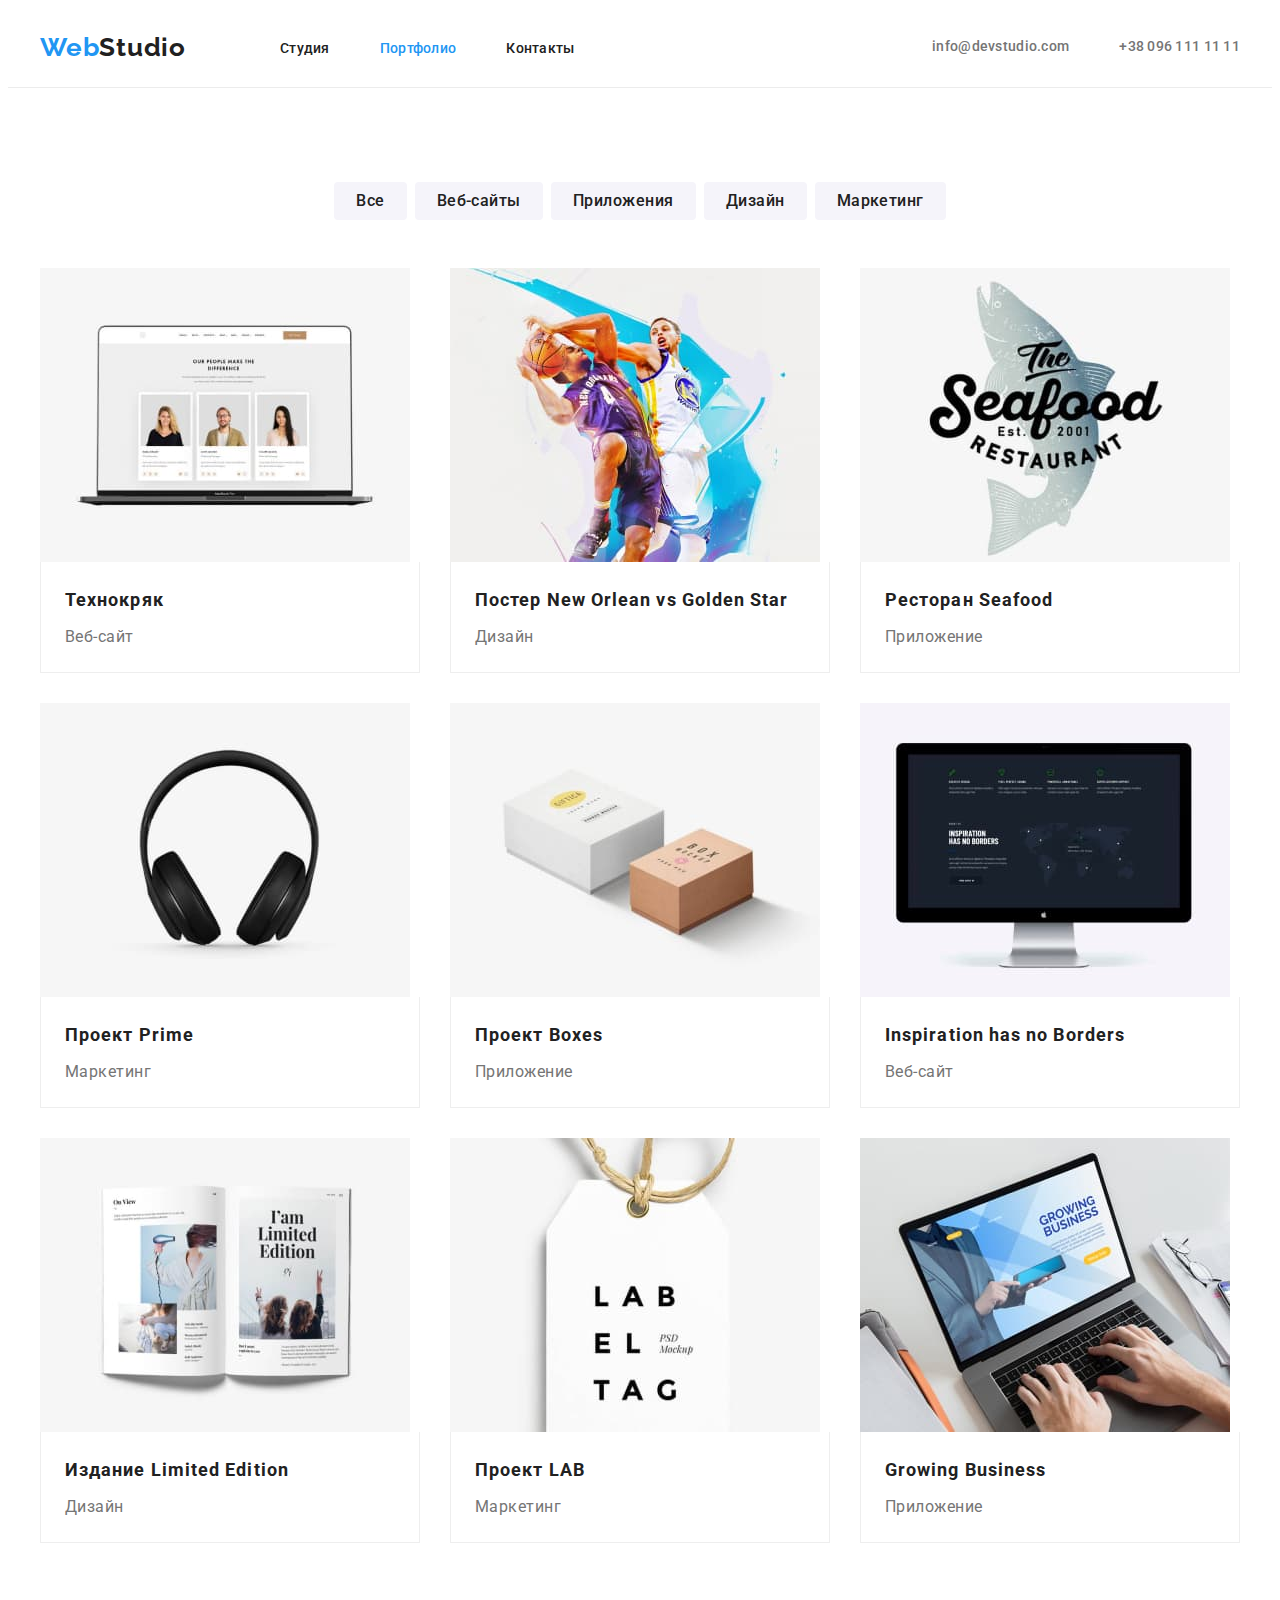
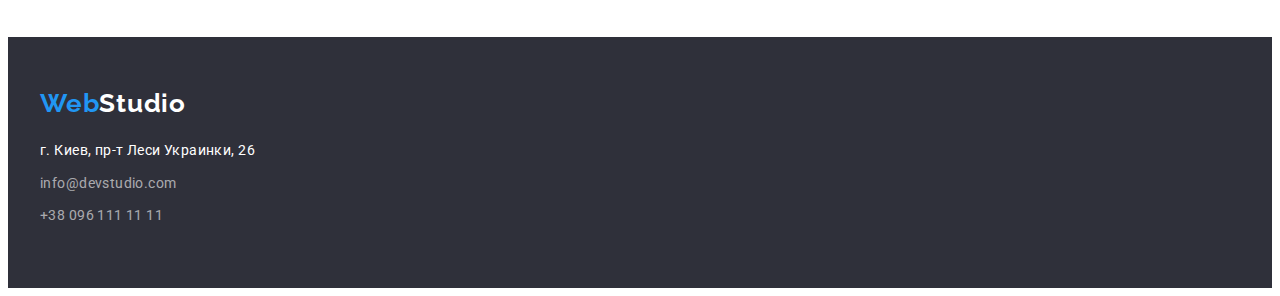
==== portfolio.html @ 8bacdfe0 "Начало ДЗ-4" ====
<!DOCTYPE html>
<html lang="ru">

<head>

    <meta charset="UTF-8">
    <meta http-equiv="X-UA-Compatible" content="IE=edge">
    <meta name="viewport" content="width=device-width, initial-scale=1.0">
    <title>Document</title>
    <link rel="preconnect" href="https://fonts.googleapis.com">
    <link rel="preconnect" href="https://fonts.gstatic.com" crossorigin>
    <link href="https://fonts.googleapis.com/css2?family=Raleway:wght@700&family=Roboto:wght@400;500;700;900&display=swap"
        rel="stylesheet">
        <link rel="stylesheet" href="https://cdnjs.cloudflare.com/ajax/libs/modern-normalize/1.1.0/modern-normalize.min.css"
            integrity="sha512-wpPYUAdjBVSE4KJnH1VR1HeZfpl1ub8YT/NKx4PuQ5NmX2tKuGu6U/JRp5y+Y8XG2tV+wKQpNHVUX03MfMFn9Q=="
            crossorigin="anonymous" referrerpolicy="no-referrer" />
    <link rel="stylesheet" href="./css/styles.css">
</head>

              <!--========= Start Navigation =========-->

              

<body class="page-portfolio">
    <header class="header">
    
        <div class="container header-container">
    
    
            <nav class="header-nav">
                <a class="logo-link link" href="./index.html" lang="en"><span class="logo-link-web">Web</span>Studio</a>
                <ul class="nav-list list">
                    <li class="nav-list-item">
                        <a class="nav-list-link link " href="./index.html">Студия</a>
                    </li>
    
                    <li class="nav-list-item">
                        <a class="nav-list-link link current" href="">Портфолио</a>
                    </li>
    
                    <li class="nav-list-item">
                        <a class="nav-list-link link" href="">Контакты</a>
                    </li>
                </ul>
            </nav>
    
            <a class="contact-mail link" href="mailto:info@devstudio.com" lang="en">info@devstudio.com</a>
            <a class="contact-phone link" href="tel:+380961111111">+38 096 111 11 11</a>
    
        </div>
    
    </header>

              <!--========= End Navigation =========-->

            <!--========= Start Portfolio =========-->

    <main class="main">
        <section class="portfolio section">

        <div class="container">

           <ul class="btn-list list">
            <li class="btn-list-item">
                <button class="btn" type=button>Все</button>
            </li>

            <li class="btn-list-item">
                <button class="btn" type=button>Веб-сайты</button>
            </li>

            <li class="btn-list-item">
                <button class="btn" type=button>Приложения</button>
            </li>

            <li class="btn-list-item">
                <button class="btn" type=button>Дизайн</button>
            </li>

            <li class="btn-list-item">
                <button class="btn" type=button>Маркетинг</button>
            </li>
          </ul>

        <ul class="portfolio-list list">
            <li class="portfolio-list-item">
                <article class="card">
                    <div class="card-thumb">
                <img src="./images/site-1.jpg" alt="ноутбук с фото команды" 
                width="370" height="294">
                    </div>

                    <div class="card-content">
                <h3 class="portfolio-list-title">Технокряк</h3>
                <p class="portfolio-list-text" >Веб-сайт</p>
                    </div>
                </article>
            </li>

            <li class="portfolio-list-item">
                <article class="card">
                    <div class="cart-thumb">
                <img src="./images/design-1.jpg" alt="баскетболисты" 
                width="370" height="294">
                    </div>

                    <div class="card-content">
                <h3 class="portfolio-list-title">Постер <span lang="en">New Orlean vs Golden Star</span></h3>
                <p class="portfolio-list-text" >Дизайн</p>
                    </div>
                </article>
            </li>

            <li class="portfolio-list-item">
                <article class="card">
                    <div class="card-thumb">
                <img src="./images/app-1.jpg" alt="логотип ресторан" 
                width="370" height="294">
                    </div>

                    <div class="card-content">
                <h3 class="portfolio-list-title">Ресторан <span lang="en">Seafood</span></h3>
                <p class="portfolio-list-text" >Приложение</p>
                    </div>
                </article>
            </li>

            <li class="portfolio-list-item">
                <article class="card">
                    <div class="card-thumb">
                <img src="./images/market-1.jpg" alt="наушники" 
                width="370" height="294">
                    </div>

                    <div class="card-content">
                <h3 class="portfolio-list-title">Проект <span lang="en">Prime</span></h3>
                <p class="portfolio-list-text" >Маркетинг</p>
                    </div>
                </article>
            </li>

            <li class="portfolio-list-item">
                <article class="card">
                    <div class="card-thumb">
                <img src="./images/app-2.jpg" alt="две коробки" 
                width="370" height="294">
                    </div>

                    <div class="card-content">
                <h3 class="portfolio-list-title">Проект <span lang="en">Boxes</span></h3>
                <p class="portfolio-list-text" >Приложение</p>
                    </div>
                </article>
            </li>

            <li class="portfolio-list-item">
                <article class="card">
                    <div class="card-thumb">
                <img src="./images/site-2.jpg" alt="монитор" 
                width="370" height="294">
                    </div>

                    <div class="card-content">
                <h3 class="portfolio-list-title" lang="en">Inspiration has no Borders</h3>
                <p class="portfolio-list-text" >Веб-сайт</p>
                    </div>
                </article>
            </li>

            <li class="portfolio-list-item">
                <article class="card">
                    <div class="card-thumb">
                <img src="./images/design-2.jpg" alt="открытая книга" 
                width="370" height="294">
                    </div>

                    <div class="card-content">
                <h3 class="portfolio-list-title">Издание <span lang="en">Limited Edition</span></h3>
                <p class="portfolio-list-text" >Дизайн</p>
                    </div>
                </article>
            </li>

            <li class="portfolio-list-item">
                <article class="card">
                    <div class="card-thumb">
                <img src="./images/market-2.jpg" alt="ярлык" 
                width="370" height="294">
                    </div>

                    <div class="card-content">
                <h3 class="portfolio-list-title">Проект <span lang="en">LAB</span></h3>
                <p class="portfolio-list-text" >Маркетинг</p>
                    </div>
                </article>
            </li>

            <li class="portfolio-list-item">
                <article class="card">
                    <div class="card-thumb">
                        <img src="./images/app-3.jpg" alt="дизайнер работает на ноутбуке" 
                width="370" height="294">
                    </div>

                    <div class="card-content">
                <h3 class="portfolio-list-title" lang="en">Growing Business</h3>
                <p class="portfolio-list-text" >Приложение</p>
                    </div>
                </article>
            </li>
        </ul>
        </div>
    </section>


    </main>

                <!--========= End Portfolio =========-->

                <!--========= Start Footer =========-->

    <footer class="footer">

        <div class="container">
            <div class="footer-link">
        <a class="logo-link footer-logo link" href="./index.html" lang="en"><span class="logo-link-web">Web</span>Studio</a>
            </div>
        <address class="adress">
            <ul class="footer-list list">
                <li class="footer-list-item">

                    <a class="footer-list-link-adress link" href="https://goo.gl/maps/fUv8LRUKZesWuPY2A" target="_blank" rel="noopener noreferrer"> г. Киев,
                        пр-т Леси Украинки, 26</a>
                </li>
                <li class="footer-list-item">
                    <a class="footer-list-link link" href="mailto:info@devstudio.com" lang="en">info@devstudio.com</a>
                </li>
                <li class="footer-list-item">
                    <a class="footer-list-link link" href="tel:+380961111111">+38 096 111 11 11</a>
                </li>
            </ul>


        </address>
        </div>
    </footer>
               <!--========= End Footer =========-->

</body>

</html>
---- css/styles.css ----
/* Цвет основного текста #212121 */
/* Цвет вторичного текста #757575 */
/* Белый #FFFFFF */
/* Цвет акцента #2196F3 */
/* Доп цвет кнопки #188CE8 */
/* Цвет контактов в футере rgba(255, 255, 255, 0,6) */

/* Фон верхней линии #FFFFFF */
/* Фон шапки и футера #2F303A */
/* Основной фон #FFFFFF */
/* Вторичный фон светлый #F5F4FA */

:root {
  --card-set-gap: 30px;
  --primary-text-color: #212121;
  --secondary-text-color: #757575;
  --accent-text-color: #2196f3;
  --primary-white-color: #ffffff;
  --primary-bg-color: #ffffff;
  --secondary-bg-color: #f5f4fa;
  --dark-bg-color: #2f303a;
  --primary-font-family: "Roboto", sans-serif;
}

body {
  background-color: var(--primary-white-color);
  color: var(--primary-text-color);
  font-family: var(--primary-font-family);
}
h1,
h2,
h3,
p {
  margin-top: 0;
  margin-bottom: 0;
}

ul,
ol {
  margin-top: 0;
  margin-bottom: 0;
  padding-left: 0;
}

img {
  display: block;
  max-width: 100%;
  height: auto;
}

/* address { 
  font-style: normal;
}*/

.list {
  list-style: none;
}

.link {
  text-decoration: none;
}

.container {
  width: 1200px;
  padding-left: 15px;
  padding-right: 15px;
  margin-left: auto;
  margin-right: auto;
}

.section {
  padding-top: 94px;
  padding-bottom: 94px;
  /* outline: 2px solid red; */
}

/* ========= Start Components========= */
.contact-mail,
.contact-phone {
  font-weight: 500;
  font-size: 14px;
  line-height: 1.14;
  letter-spacing: 0.02em;
  color: var(--secondary-text-color);
}

/* ========= End Components ========= */

/* ========= Start Navigation ========= */

.header {
  padding-top: 24px;
  padding-bottom: 24px;
  border-bottom: 1px solid #ececec;
}
.header-container {
  display: flex;
  align-items: center;
  justify-content: space-between;
}

.header-nav {
  display: flex;
  align-items: center;
}

.nav-list {
  display: flex;
  align-items: center;
}

.logo-link-web {
  color: var(--accent-text-color);
}

.logo-link {
  margin-right: 94px;

  font-family: Raleway, sans-serif;
  font-weight: 700;
  font-size: 26px;
  line-height: 1.19;
  letter-spacing: 0.03em;
  color: var(--primary-text-color);
}

.nav-list-item:not(:last-child) {
  margin-right: 50px;
}

.nav-list-link {
  color: inherit;
  font-weight: 500;
  font-size: 14px;
  line-height: 1.14;
  letter-spacing: 0.02em;
  cursor: pointer;
}

.nav-list-link:hover,
.nav-list-link:focus {
  color: var(--accent-text-color);
}

.current {
  color: var(--accent-text-color);
}

.contact-mail:hover,
.contact-mail:focus {
  color: var(--accent-text-color);
}

.contact-phone:hover,
.contact-phone:focus {
  color: var(--accent-text-color);
}

.contact-mail {
  margin-left: auto;
  margin-right: 50px;
}

/* ========= End Navigation ========= */

/* ========= Start Hero ========= */

.hero {
  padding-top: 200px;
  padding-bottom: 200px;
}

.service-btn {
  /* display: block; */
  margin: auto;
  margin-top: 30px;
  padding: 10px 28px;

  background-color: var(--accent-text-color);
  color: var(--primary-white-color);

  min-width: 200px;
  height: 50px;
  border: none;
  border-radius: 4px;

  font-weight: 700;
  font-size: 16px;
  line-height: 1.87;

  display: flex;
  align-items: center;
  text-align: center;
  letter-spacing: 0.06em;
}

.service-btn:hover,
.service-btn:focus {
  background-color: #188ce8;
}

.hero {
  background: var(--dark-bg-color);
}

.hero-title {
  color: var(--primary-white-color);
  font-weight: 900;
  font-size: 44px;
  line-height: 1.36;
  text-align: center;
  letter-spacing: 0.06em;
  text-transform: uppercase;
}

/* ========= End Hero ========= */

/* ========= Start Activity ========= */

.activity-list {
  display: flex;
}

.activity-list-item {
  flex-basis: calc(100%-120px) / 4;
}

.activity-list-item:not(:last-child) {
  margin-right: 30px;
}

.activity-title {
  margin-bottom: 10px;
  font-weight: 700;
  font-size: 14px;
  line-height: 1.14;
  letter-spacing: 0.03em;
  text-transform: uppercase;
  color: var(--primary-text-color);
}

.activity-text {
  min-width: 270px;
  margin-bottom: 3px;
  font-weight: 400;
  font-size: 14px;
  line-height: 1.71;
  letter-spacing: 0.03em;
  color: var(--secondary-text-color);
}

.activity-photo {
  padding-bottom: 94px;
}

.activity-photo-title,
.team-title {
  margin-bottom: 50px;
  font-weight: 700;
  font-size: 36px;
  line-height: 1.17;
  text-align: center;
  letter-spacing: 0.03em;
  color: var(--primary-text-color);
}

.activity-photo-list {
  display: flex;
  justify-content: space-between;
}

.activity-photo-list-item {
  flex-basis: calc(100%-90px) / 3;
}

/* ========= End Activity ========= */

/* ========= Start Team ========= */

.team {
  background-color: var(--secondary-bg-color);
}

.team-list {
  display: flex;
  flex-wrap: wrap;
  margin-left: calc(-1 * var(--card-set-gap));
  margin-top: calc(-1 * var(--card-set-gap));
}

.team-subtitle {
  text-align: center;
}
.team-text {
  text-align: center;
}

.team-list-item {
  flex-basis: calc(100% / 4 - var(--card-set-gap));
  margin-left: var(--card-set-gap);
  margin-top: var(--card-set-gap);
  background: #ffffff;
  /* material shadow v1 */

  box-shadow: 0px 1px 3px rgba(0, 0, 0, 0.12), 0px 1px 1px rgba(0, 0, 0, 0.14),
    0px 2px 1px rgba(0, 0, 0, 0.2);
  border-radius: 0px 0px 4px 4px;
}

.team-content {
  padding-top: 30px;
  padding-bottom: 30px;
}

.team-subtitle {
  margin-bottom: 10px;
  font-weight: 500;
  font-size: 16px;
  line-height: 1.19;
  letter-spacing: 0.03em;
  color: var(--primary-text-color);
}

.team-text {
  font-weight: 400;
  font-size: 16px;
  line-height: 1.19;
  letter-spacing: 0.03em;
  color: var(--secondary-text-color);
}

/* ========= End Team ========= */

/* ========= Start Footer ========= */

.footer {
  padding-top: 51px;
  padding-bottom: 51px;
  background: var(--dark-bg-color);
}
.footer .logo-link {
  color: var(--primary-white-color);
}

.footer-link {
  margin-bottom: 20px;
}
.footer-logo {
  margin-right: 0;
}

.footer-list-item {
  margin-bottom: 9px;
}
.footer-list-link-adress {
  font-style: normal;
  font-weight: 400;
  font-size: 14px;
  line-height: 1.71;
  letter-spacing: 0.03em;
  color: var(--primary-white-color);
}
.footer-list-link-adress:hover,
.footer-list-link-adress:focus {
  color: #2196f3;
}
.footer-list-link {
  font-style: normal;
  font-weight: 400;
  font-size: 14px;
  line-height: 1.71;
  letter-spacing: 0.03em;
  color: rgba(255, 255, 255, 0.6);
}
.footer-list-link:hover,
.footer-list-link:focus {
  color: var(--accent-text-color);
}

/* ========= End Footer ========= */

/* ========= Start Portfolio ========= */

.btn-list {
  display: flex;
  justify-content: center;
  margin-bottom: 48px;
}

.btn-list-item:not(:last-child) {
  margin-right: 8px;
}

.btn {
  height: 38px;
  border-radius: 4px;
  border: none;
  padding: 6px 22px;

  color: var(--primary-text-color);
  background-color: var(--secondary-bg-color);
  font-family: inherit;
  font-weight: 500;
  font-size: 16px;
  line-height: 1.62;
  text-align: center;
  letter-spacing: 0.03em;

  cursor: pointer;
}

.portfolio-list {
  display: flex;
  flex-wrap: wrap;
  margin-left: calc(-1 * var(--card-set-gap));
  margin-top: calc(-1 * var(--card-set-gap));
}

.portfolio-list-item {
  flex-basis: calc(100% / 3 - var(--card-set-gap));
  margin-left: var(--card-set-gap);
  margin-top: var(--card-set-gap);
}

.card-content {
  padding: 20px 24px;
  border-left: 1px solid #eeeeee;
  border-right: 1px solid #eeeeee;
  border-bottom: 1px solid #eeeeee;
}

.portfolio-list-title {
  margin-bottom: 4px;
  font-weight: 700;
  font-size: 18px;
  line-height: 2;
  letter-spacing: 0.06em;
  color: var(--primary-text-color);
}
.portfolio-list-text {
  font-weight: 400;
  font-size: 16px;
  line-height: 1.87;
  letter-spacing: 0.03em;
  color: var(--secondary-text-color);
}
.btn:hover,
.btn:focus {
  color: var(--primary-white-color);
  background-color: var(--accent-text-color);
}

/* ========= End Portfolio ========= */
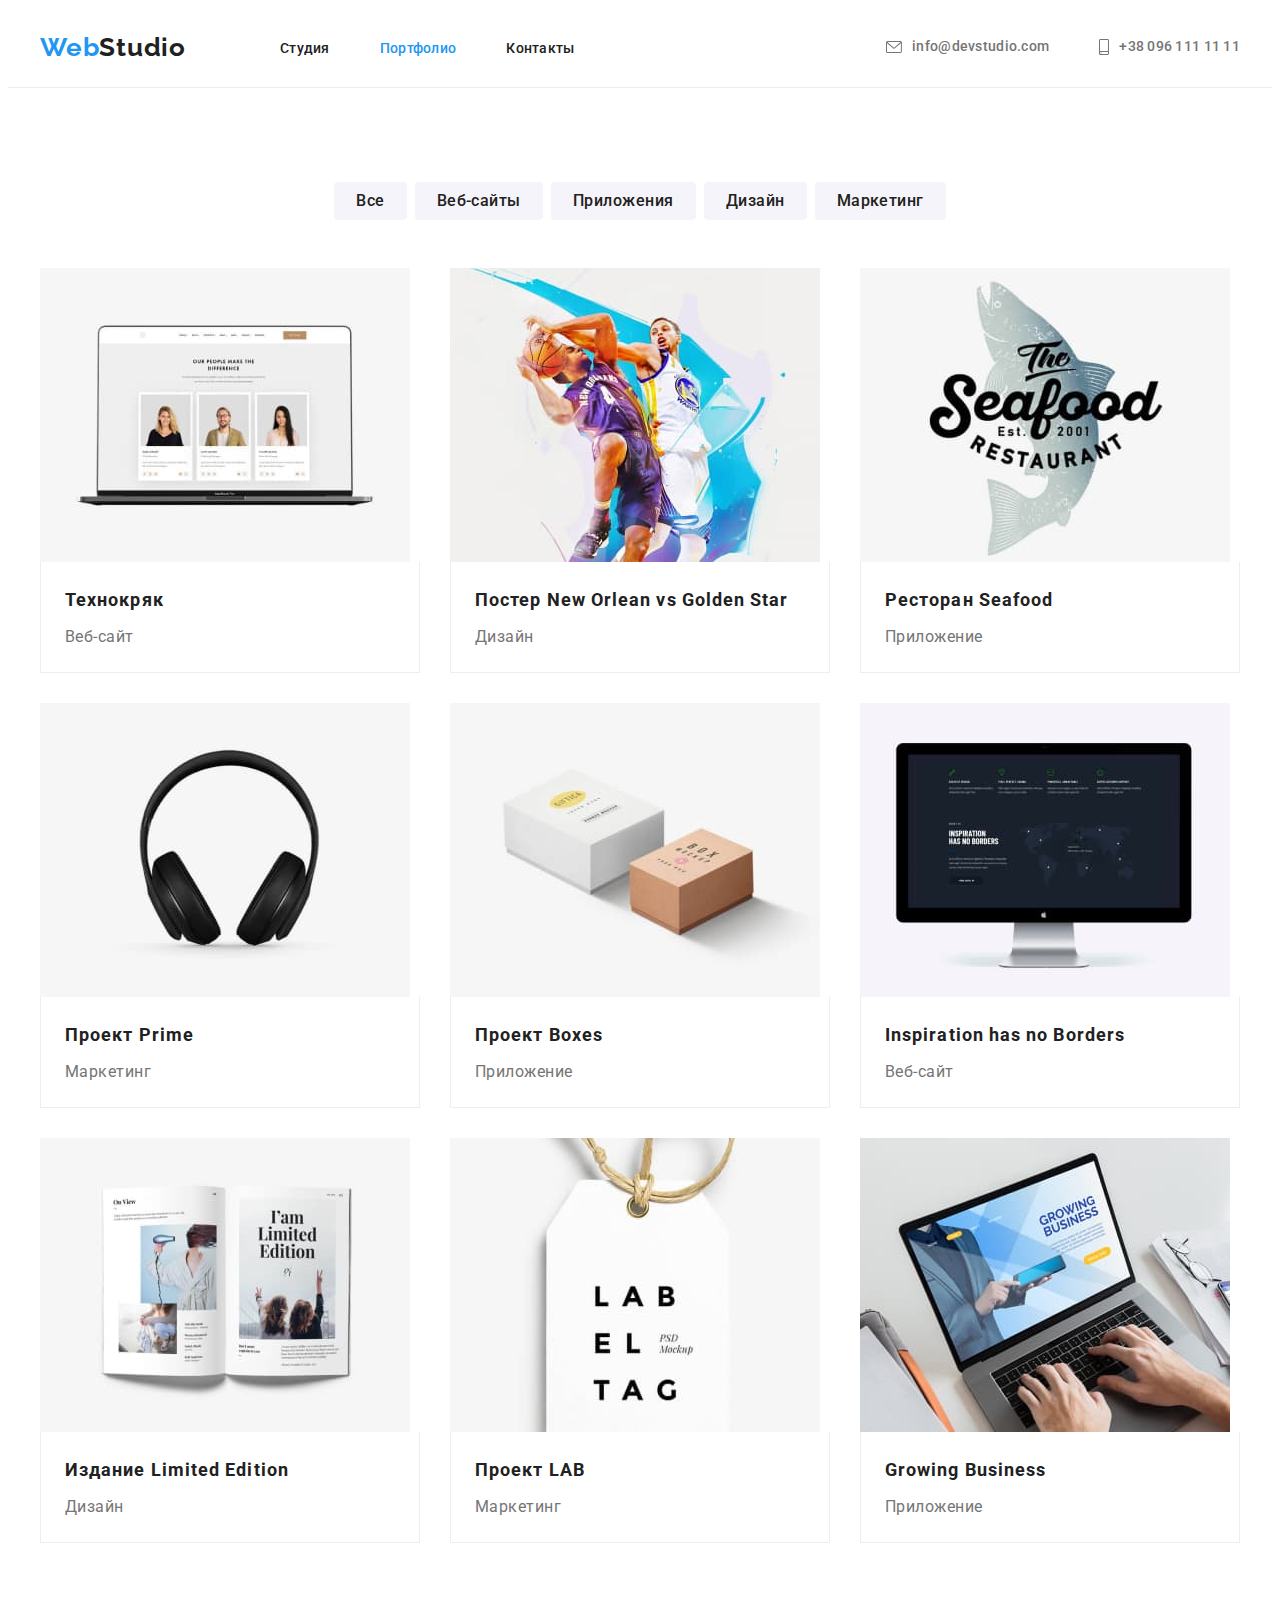
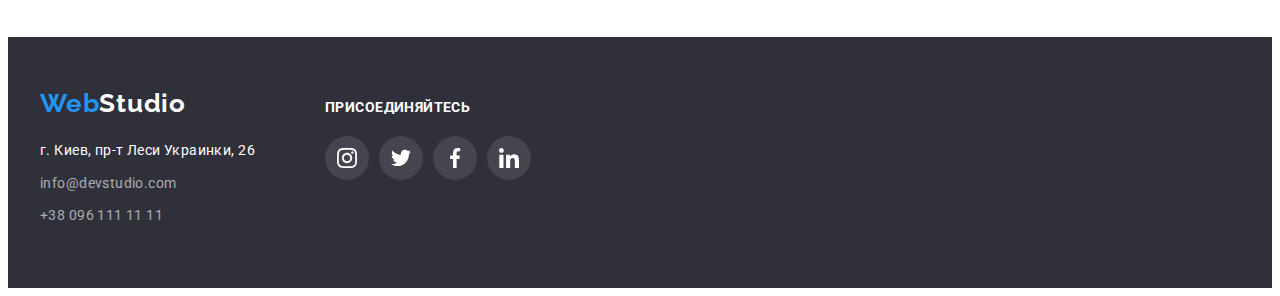
==== commit dcc5570a: "ДЗ-4 на проверку" ====
--- a/portfolio.html
+++ b/portfolio.html
@@ -44,8 +44,14 @@
                 </ul>
             </nav>
     
-            <a class="contact-mail link" href="mailto:info@devstudio.com" lang="en">info@devstudio.com</a>
-            <a class="contact-phone link" href="tel:+380961111111">+38 096 111 11 11</a>
+            <a class="contact-mail link" href="mailto:info@devstudio.com" lang="en">
+                <svg class="contact-mail-icon" width="16px" height="12px">
+                    <use href="./images/sprite.svg#icon-envelope"></use>
+                </svg>info@devstudio.com</a>
+            <a class="contact-phone link" href="tel:+380961111111">
+                <svg class="contact-phone-icon" width="10px" height="16px">
+                    <use href="./images/sprite.svg#icon-smartphone"></use>
+                </svg>+38 096 111 11 11</a>
     
         </div>
     
@@ -219,31 +225,80 @@
 
                 <!--========= Start Footer =========-->
 
-    <footer class="footer">
-
-        <div class="container">
-            <div class="footer-link">
-        <a class="logo-link footer-logo link" href="./index.html" lang="en"><span class="logo-link-web">Web</span>Studio</a>
+        <footer class="footer">
+        
+            <div class="footer-container container">
+        
+                <div class="footer-links">
+        
+                    <div class="footer-link">
+                        <a class="logo-link footer-logo link" href="./index.html" lang="en"><span
+                                class="logo-link-web">Web</span>Studio</a>
+                    </div>
+        
+        
+                    <address class="adress">
+                        <ul class="footer-list list">
+                            <li class="footer-list-item">
+        
+                                <a class="footer-list-link-adress link" href="https://goo.gl/maps/fUv8LRUKZesWuPY2A"
+                                    target="_blank" rel="noopener noreferrer"> г. Киев,
+                                    пр-т Леси Украинки, 26</a>
+                            </li>
+                            <li class="footer-list-item">
+                                <a class="footer-list-link link" href="mailto:info@devstudio.com"
+                                    lang="en">info@devstudio.com</a>
+                            </li>
+                            <li class="footer-list-item">
+                                <a class="footer-list-link link" href="tel:+380961111111">+38 096 111 11 11</a>
+                            </li>
+                        </ul>
+        
+        
+                    </address>
+                </div>
+        
+                <div class="social-container">
+                    <h3 class="social-title">Присоединяйтесь</h3>
+                    <ul class="social-list list">
+        
+                        <li class="social-list-item">
+                            <a class="social-list-item-link social-list-item-link-instagram" href="">
+                                <svg class="social-list-icon" width="20" height="20">
+                                    <use href="./images/sprite.svg#icon-instagram"></use>
+                                </svg>
+                            </a>
+                        </li>
+        
+                        <li class="social-list-item">
+                            <a class="social-list-item-link social-list-item-link-twitter" href="">
+                                <svg class="social-list-icon" width="20" height="20">
+                                    <use href="./images/sprite.svg#icon-twitter"></use>
+                                </svg>
+                            </a>
+                        </li>
+        
+                        <li class="social-list-item">
+                            <a class="social-list-item-link social-list-item-link-facebook" href="">
+                                <svg class="social-list-icon" width="20" height="20">
+                                    <use href="./images/sprite.svg#icon-facebook"></use>
+                                </svg>
+                            </a>
+                        </li>
+        
+                        <li class="social-list-item">
+                            <a class="social-list-item-link social-list-item-link-linkedin" href="">
+                                <svg class="social-list-icon" width="20" height="20">
+                                    <use href="./images/sprite.svg#icon-linkedin"></use>
+                                </svg>
+                            </a>
+                        </li>
+        
+                    </ul>
+                </div>
             </div>
-        <address class="adress">
-            <ul class="footer-list list">
-                <li class="footer-list-item">
-
-                    <a class="footer-list-link-adress link" href="https://goo.gl/maps/fUv8LRUKZesWuPY2A" target="_blank" rel="noopener noreferrer"> г. Киев,
-                        пр-т Леси Украинки, 26</a>
-                </li>
-                <li class="footer-list-item">
-                    <a class="footer-list-link link" href="mailto:info@devstudio.com" lang="en">info@devstudio.com</a>
-                </li>
-                <li class="footer-list-item">
-                    <a class="footer-list-link link" href="tel:+380961111111">+38 096 111 11 11</a>
-                </li>
-            </ul>
-
-
-        </address>
-        </div>
-    </footer>
+        </footer>
+
                <!--========= End Footer =========-->
 
 </body>
--- a/css/styles.css
+++ b/css/styles.css
@@ -48,10 +48,6 @@
   height: auto;
 }
 
-/* address { 
-  font-style: normal;
-}*/
-
 .list {
   list-style: none;
 }
@@ -71,17 +67,24 @@
 .section {
   padding-top: 94px;
   padding-bottom: 94px;
-  /* outline: 2px solid red; */
 }
 
 /* ========= Start Components========= */
 .contact-mail,
 .contact-phone {
+  display: flex;
+  align-items: center;
   font-weight: 500;
   font-size: 14px;
   line-height: 1.14;
   letter-spacing: 0.02em;
   color: var(--secondary-text-color);
+}
+
+.contact-mail-icon,
+.contact-phone-icon {
+  margin-right: 10px;
+  fill: currentColor;
 }
 
 /* ========= End Components ========= */
@@ -166,8 +169,22 @@
 /* ========= Start Hero ========= */
 
 .hero {
+  max-width: 1600px;
+  min-height: 600px;
   padding-top: 200px;
   padding-bottom: 200px;
+  margin-left: auto;
+  margin-right: auto;
+  background: var(--dark-bg-color);
+  background-image: linear-gradient(
+      to right,
+      rgba(47, 48, 58, 0.4),
+      rgba(47, 48, 58, 0.4)
+    ),
+    url(../images/hero.jpg);
+  background-size: cover;
+  background-position: center;
+  background-repeat: no-repeat;
 }
 
 .service-btn {
@@ -197,10 +214,6 @@
 .service-btn:hover,
 .service-btn:focus {
   background-color: #188ce8;
-}
-
-.hero {
-  background: var(--dark-bg-color);
 }
 
 .hero-title {
@@ -254,7 +267,8 @@
 }
 
 .activity-photo-title,
-.team-title {
+.team-title,
+.clients-title {
   margin-bottom: 50px;
   font-weight: 700;
   font-size: 36px;
@@ -271,6 +285,21 @@
 
 .activity-photo-list-item {
   flex-basis: calc(100%-90px) / 3;
+}
+
+.activity-icon {
+  display: flex;
+  justify-content: center;
+  align-items: center;
+  margin-bottom: 30px;
+  width: 270px;
+  height: 120px;
+  background: #f5f4fa;
+  border-radius: 4px;
+}
+.activity-icon-img {
+  width: 70px;
+  height: 70px;
 }
 
 /* ========= End Activity ========= */
@@ -322,6 +351,7 @@
 }
 
 .team-text {
+  margin-bottom: 16px;
   font-weight: 400;
   font-size: 16px;
   line-height: 1.19;
@@ -329,7 +359,50 @@
   color: var(--secondary-text-color);
 }
 
+.team-social-list-icon {
+  fill: #afb1b8;
+}
+
+.team-social-list-icon:hover,
+.team-social-list-icon:focus {
+  fill: #ffffff;
+}
+
 /* ========= End Team ========= */
+
+/* ========= Start Clients ========= */
+
+.clients-list {
+  display: flex;
+}
+
+.clients-icon {
+  display: flex;
+  width: 170px;
+  height: 92px;
+  border: 1px solid #afb1b8;
+  border-radius: 4px;
+}
+
+.clients-list-item:not(:last-child) {
+  margin-right: 30px;
+}
+
+.clients-icon-img {
+  fill: #afb1b8;
+  padding: 16px 32px;
+}
+
+.clients-icon-img:hover {
+  fill: var(--accent-text-color);
+}
+
+.clients-icon:hover {
+  color: var(--accent-text-color);
+  border: 1px solid var(--accent-text-color);
+}
+
+/* ========= End Clients ========= */
 
 /* ========= Start Footer ========= */
 
@@ -342,6 +415,10 @@
   color: var(--primary-white-color);
 }
 
+.footer-links {
+  margin-right: 70px;
+}
+
 .footer-link {
   margin-bottom: 20px;
 }
@@ -375,6 +452,48 @@
 .footer-list-link:hover,
 .footer-list-link:focus {
   color: var(--accent-text-color);
+}
+
+.social-title {
+  margin-bottom: 20px;
+  font-weight: 700;
+  font-size: 14px;
+  line-height: 1.14;
+  letter-spacing: 0.03em;
+  text-transform: uppercase;
+
+  color: var(--primary-white-color);
+}
+
+.social-list {
+  display: flex;
+  justify-content: space-between;
+  width: 206px;
+  padding: 0;
+  margin: 0 auto;
+}
+
+.footer-container {
+  display: flex;
+  align-items: baseline;
+}
+
+.social-list-item-link {
+  display: flex;
+  justify-content: center;
+  align-items: center;
+  width: 44px;
+  height: 44px;
+  border-radius: 50%;
+  background-color: rgba(255, 255, 255, 0.1);
+}
+
+.social-list-icon {
+  fill: #ffffff;
+}
+.social-list-item-link:hover,
+.social-list-item-link:focus {
+  background-color: var(--accent-text-color);
 }
 
 /* ========= End Footer ========= */
@@ -422,6 +541,11 @@
   margin-top: var(--card-set-gap);
 }
 
+.portfolio-list-item:hover {
+  box-shadow: 0px 1px 1px rgba(0, 0, 0, 0.12), 0px 4px 4px rgba(0, 0, 0, 0.06),
+    1px 4px 6px rgba(0, 0, 0, 0.16);
+}
+
 .card-content {
   padding: 20px 24px;
   border-left: 1px solid #eeeeee;
@@ -448,6 +572,9 @@
 .btn:focus {
   color: var(--primary-white-color);
   background-color: var(--accent-text-color);
+  box-shadow: 0px 3px 1px rgba(0, 0, 0, 0.1), 0px 1px 2px rgba(0, 0, 0, 0.08),
+    0px 2px 2px rgba(0, 0, 0, 0.12);
+  border-radius: 4px;
 }
 
 /* ========= End Portfolio ========= */
